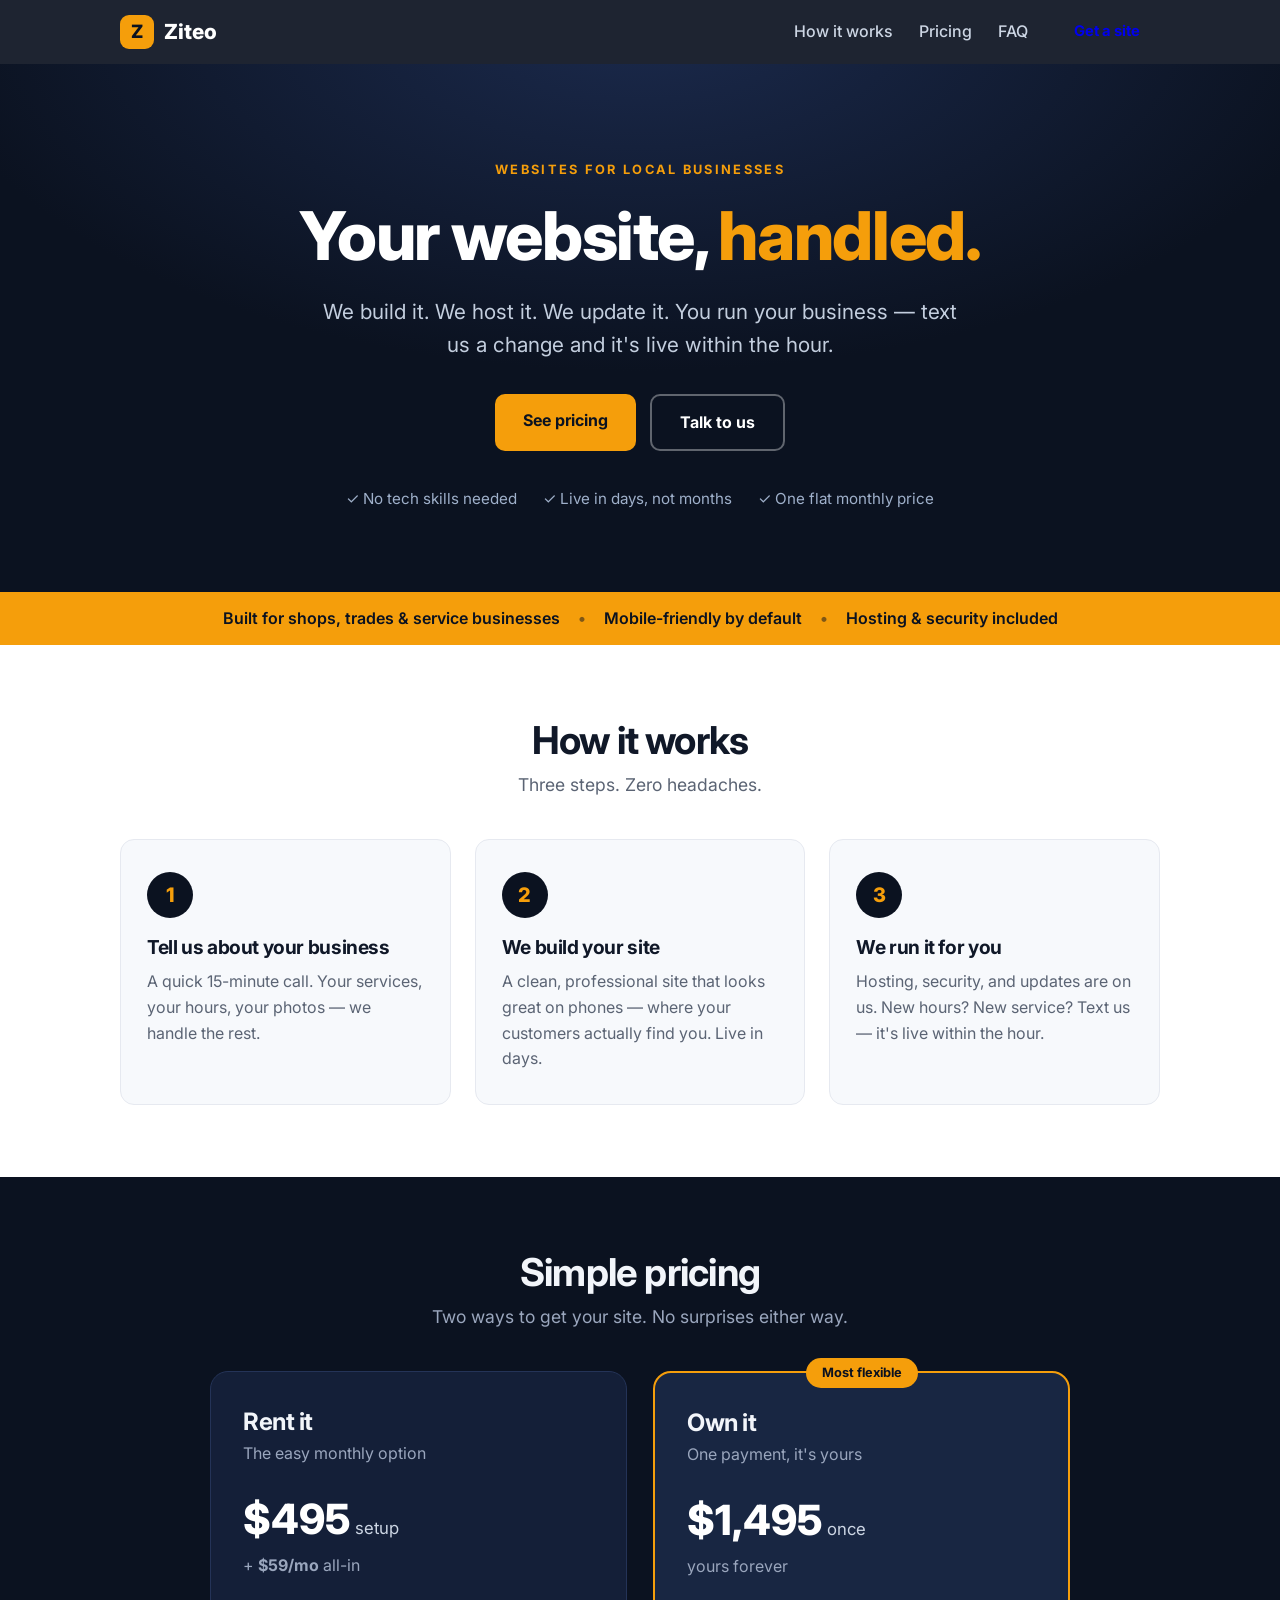
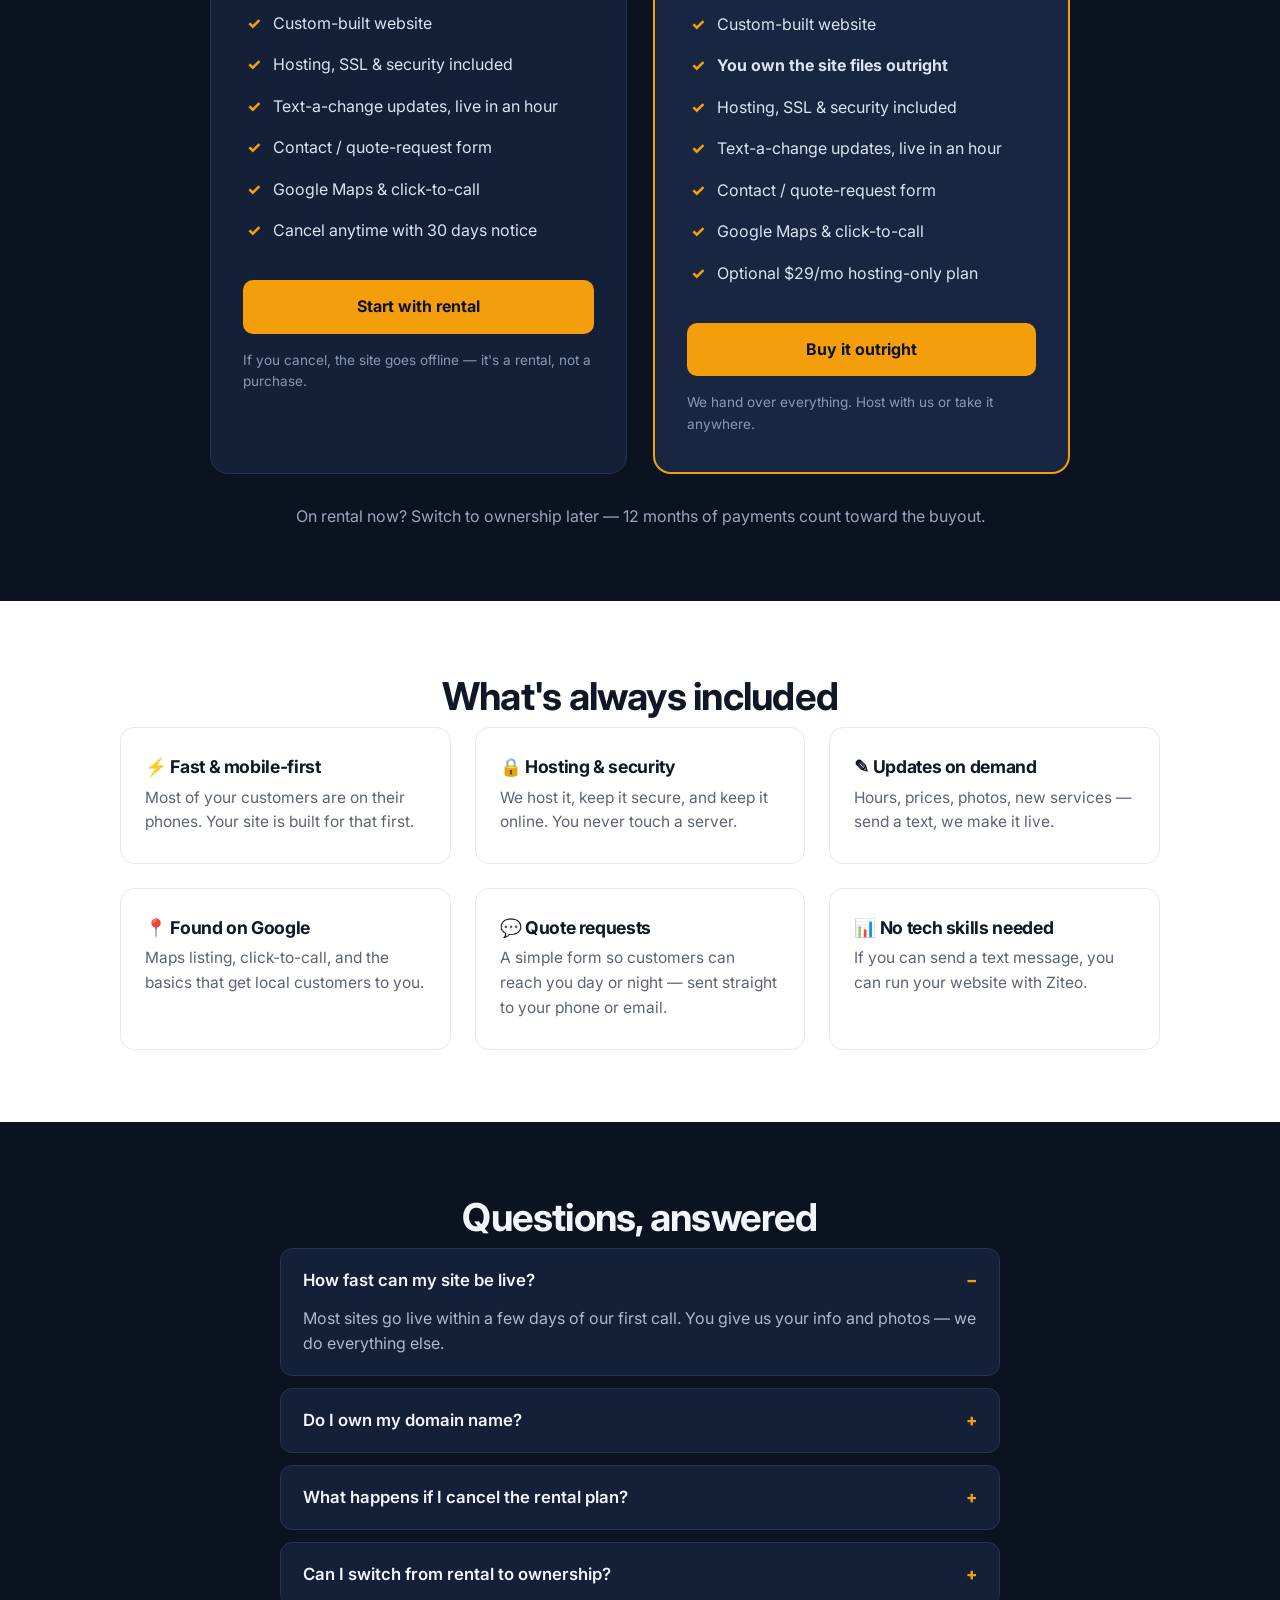
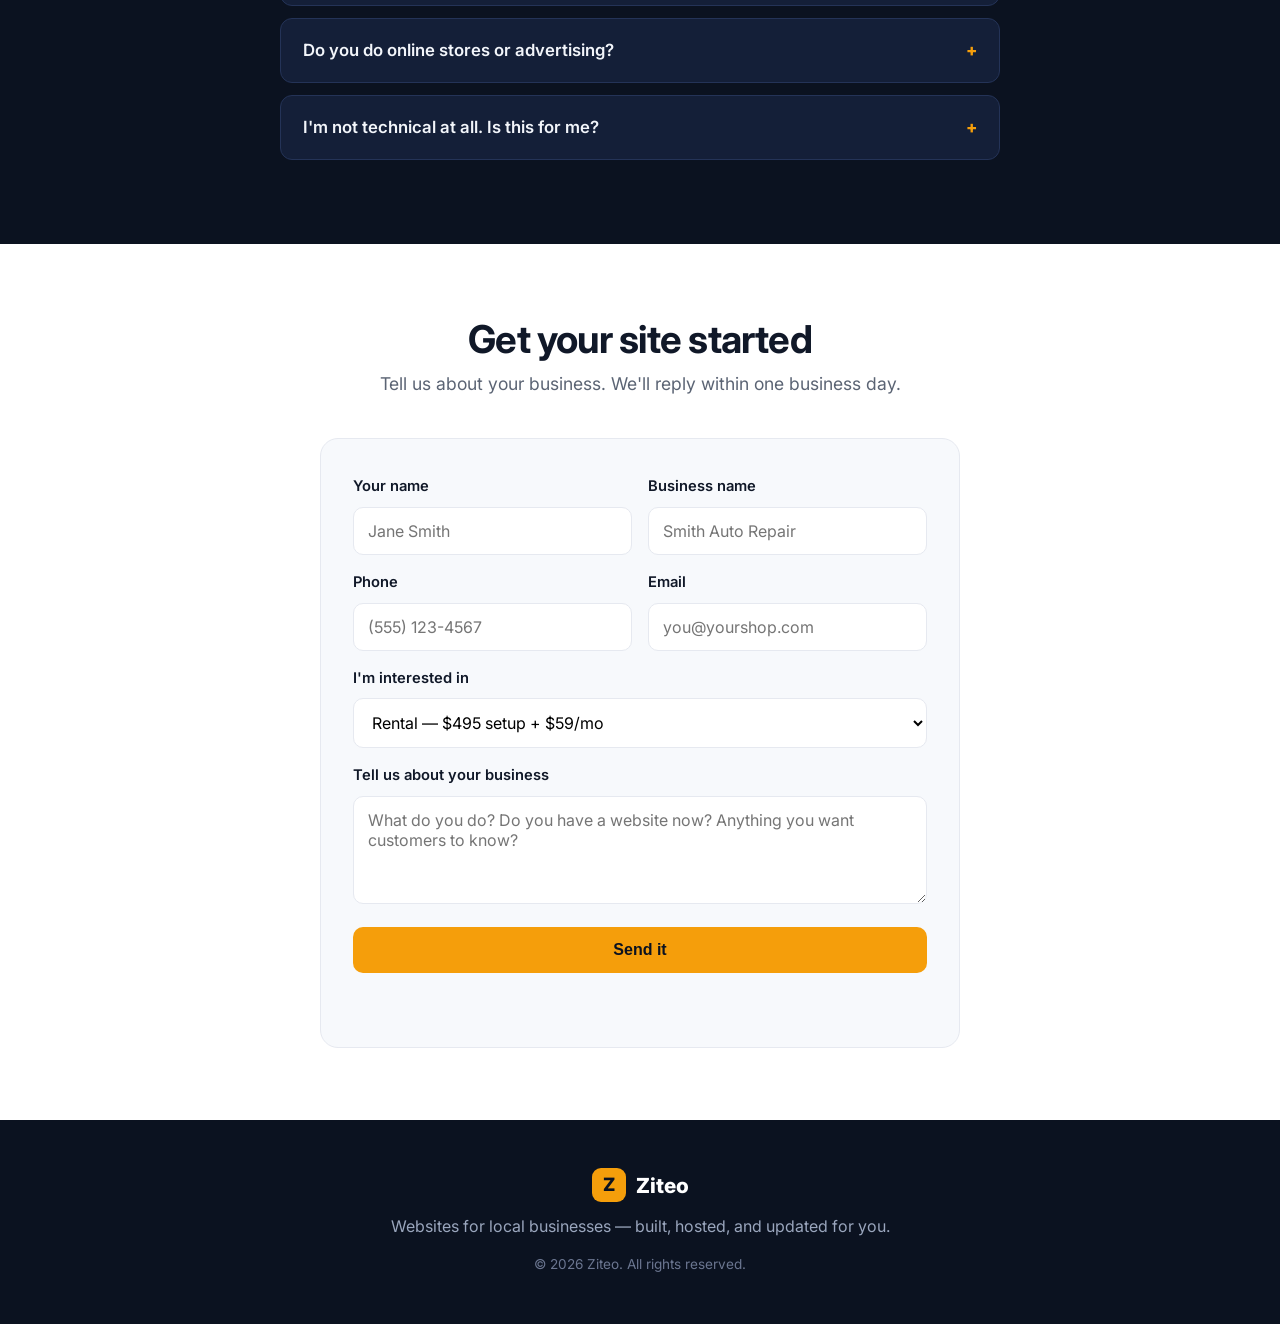
==== index.html @ df19e691 "Ziteo agency site v1: hero, how-it-works, rental/ownership pricing, FAQ, contact form" ====
<!DOCTYPE html>
<html lang="en">
<head>
  <meta charset="UTF-8">
  <meta name="viewport" content="width=device-width, initial-scale=1.0">
  <title>Ziteo — Your Business Website, Handled</title>
  <meta name="description" content="Ziteo builds, hosts, and updates websites for local businesses. You run your shop — we run your website.">
  <link rel="preconnect" href="https://fonts.googleapis.com">
  <link rel="preconnect" href="https://fonts.gstatic.com" crossorigin>
  <link href="https://fonts.googleapis.com/css2?family=Inter:wght@400;500;600;700;800&display=swap" rel="stylesheet">
  <link rel="stylesheet" href="styles.css">
  <link rel="icon" href="data:image/svg+xml,<svg xmlns='http://www.w3.org/2000/svg' viewBox='0 0 100 100'><rect width='100' height='100' rx='20' fill='%23f59e0b'/><text x='50' y='68' font-size='58' font-family='sans-serif' font-weight='bold' text-anchor='middle' fill='%230b1220'>Z</text></svg>">
</head>
<body>
  <header class="nav">
    <div class="container nav-inner">
      <a href="#" class="logo"><span class="logo-mark">Z</span> Ziteo</a>
      <nav class="nav-links" id="navLinks">
        <a href="#how">How it works</a>
        <a href="#pricing">Pricing</a>
        <a href="#faq">FAQ</a>
        <a href="#contact" class="btn btn-sm">Get a site</a>
      </nav>
      <button class="nav-toggle" id="navToggle" aria-label="Menu">&#9776;</button>
    </div>
  </header>

  <section class="hero">
    <div class="container hero-inner">
      <p class="eyebrow">Websites for local businesses</p>
      <h1>Your website, <span class="accent">handled.</span></h1>
      <p class="lede">We build it. We host it. We update it. You run your business — text us a change and it's live within the hour.</p>
      <div class="hero-cta">
        <a href="#pricing" class="btn btn-primary">See pricing</a>
        <a href="#contact" class="btn btn-ghost">Talk to us</a>
      </div>
      <ul class="hero-points">
        <li>&#10003; No tech skills needed</li>
        <li>&#10003; Live in days, not months</li>
        <li>&#10003; One flat monthly price</li>
      </ul>
    </div>
  </section>

  <section class="strip">
    <div class="container strip-inner">
      <span>Built for shops, trades &amp; service businesses</span>
      <span class="dot">&bull;</span>
      <span>Mobile-friendly by default</span>
      <span class="dot">&bull;</span>
      <span>Hosting &amp; security included</span>
    </div>
  </section>

  <section id="how" class="section">
    <div class="container">
      <h2>How it works</h2>
      <p class="section-sub">Three steps. Zero headaches.</p>
      <div class="steps">
        <div class="step">
          <div class="step-num">1</div>
          <h3>Tell us about your business</h3>
          <p>A quick 15-minute call. Your services, your hours, your photos — we handle the rest.</p>
        </div>
        <div class="step">
          <div class="step-num">2</div>
          <h3>We build your site</h3>
          <p>A clean, professional site that looks great on phones — where your customers actually find you. Live in days.</p>
        </div>
        <div class="step">
          <div class="step-num">3</div>
          <h3>We run it for you</h3>
          <p>Hosting, security, and updates are on us. New hours? New service? Text us — it's live within the hour.</p>
        </div>
      </div>
    </div>
  </section>

  <section id="pricing" class="section section-dark">
    <div class="container">
      <h2>Simple pricing</h2>
      <p class="section-sub">Two ways to get your site. No surprises either way.</p>
      <div class="plans">
        <div class="plan">
          <h3>Rent it</h3>
          <p class="plan-tag">The easy monthly option</p>
          <p class="price"><span class="price-num">$495</span> setup</p>
          <p class="price-sub">+ <strong>$59/mo</strong> all-in</p>
          <ul>
            <li>Custom-built website</li>
            <li>Hosting, SSL &amp; security included</li>
            <li>Text-a-change updates, live in an hour</li>
            <li>Contact / quote-request form</li>
            <li>Google Maps &amp; click-to-call</li>
            <li>Cancel anytime with 30 days notice</li>
          </ul>
          <a href="#contact" class="btn btn-primary btn-block">Start with rental</a>
          <p class="fine">If you cancel, the site goes offline — it's a rental, not a purchase.</p>
        </div>
        <div class="plan plan-featured">
          <div class="badge">Most flexible</div>
          <h3>Own it</h3>
          <p class="plan-tag">One payment, it's yours</p>
          <p class="price"><span class="price-num">$1,495</span> once</p>
          <p class="price-sub">yours forever</p>
          <ul>
            <li>Custom-built website</li>
            <li><strong>You own the site files outright</strong></li>
            <li>Hosting, SSL &amp; security included</li>
            <li>Text-a-change updates, live in an hour</li>
            <li>Contact / quote-request form</li>
            <li>Google Maps &amp; click-to-call</li>
            <li>Optional $29/mo hosting-only plan</li>
          </ul>
          <a href="#contact" class="btn btn-accent btn-block">Buy it outright</a>
          <p class="fine">We hand over everything. Host with us or take it anywhere.</p>
        </div>
      </div>
      <p class="switch-note">On rental now? Switch to ownership later — 12 months of payments count toward the buyout.</p>
    </div>
  </section>

  <section class="section">
    <div class="container">
      <h2>What's always included</h2>
      <div class="features">
        <div class="feature"><h3>&#9889; Fast &amp; mobile-first</h3><p>Most of your customers are on their phones. Your site is built for that first.</p></div>
        <div class="feature"><h3>&#128274; Hosting &amp; security</h3><p>We host it, keep it secure, and keep it online. You never touch a server.</p></div>
        <div class="feature"><h3>&#9998; Updates on demand</h3><p>Hours, prices, photos, new services — send a text, we make it live.</p></div>
        <div class="feature"><h3>&#128205; Found on Google</h3><p>Maps listing, click-to-call, and the basics that get local customers to you.</p></div>
        <div class="feature"><h3>&#128172; Quote requests</h3><p>A simple form so customers can reach you day or night — sent straight to your phone or email.</p></div>
        <div class="feature"><h3>&#128202; No tech skills needed</h3><p>If you can send a text message, you can run your website with Ziteo.</p></div>
      </div>
    </div>
  </section>

  <section id="faq" class="section section-dark">
    <div class="container faq-wrap">
      <h2>Questions, answered</h2>
      <div class="faq">
        <details open>
          <summary>How fast can my site be live?</summary>
          <p>Most sites go live within a few days of our first call. You give us your info and photos — we do everything else.</p>
        </details>
        <details>
          <summary>Do I own my domain name?</summary>
          <p>Yes. Your domain (like yourshop.com) is registered in your name. We just point it at your site and manage the technical side.</p>
        </details>
        <details>
          <summary>What happens if I cancel the rental plan?</summary>
          <p>Straight answer: the site goes offline 30 days after your last payment, and the files stay with us — that's what makes the rental price possible. If you think you might want out later, the ownership plan is the better fit.</p>
        </details>
        <details>
          <summary>Can I switch from rental to ownership?</summary>
          <p>Yes. After 12 months of rental payments, you can buy out the site for a flat conversion fee and own it outright.</p>
        </details>
        <details>
          <summary>Do you do online stores or advertising?</summary>
          <p>Online stores are quoted per project — tell us what you sell. Advertising management is coming soon as an add-on for site customers.</p>
        </details>
        <details>
          <summary>I'm not technical at all. Is this for me?</summary>
          <p>That's exactly who it's for. You will never log into a dashboard, install an update, or touch code. Text us what you want changed — done.</p>
        </details>
      </div>
    </div>
  </section>

  <section id="contact" class="section">
    <div class="container contact-wrap">
      <h2>Get your site started</h2>
      <p class="section-sub">Tell us about your business. We'll reply within one business day.</p>
      <form id="contactForm" class="contact-form" novalidate>
        <div class="form-row">
          <label>Your name<input type="text" name="name" required placeholder="Jane Smith"></label>
          <label>Business name<input type="text" name="business" required placeholder="Smith Auto Repair"></label>
        </div>
        <div class="form-row">
          <label>Phone<input type="tel" name="phone" required placeholder="(555) 123-4567"></label>
          <label>Email<input type="email" name="email" required placeholder="you@yourshop.com"></label>
        </div>
        <label>I'm interested in
          <select name="plan">
            <option value="rental">Rental — $495 setup + $59/mo</option>
            <option value="ownership">Ownership — $1,495 one-time</option>
            <option value="unsure">Not sure yet — advise me</option>
          </select>
        </label>
        <label>Tell us about your business<textarea name="message" rows="4" placeholder="What do you do? Do you have a website now? Anything you want customers to know?"></textarea></label>
        <button type="submit" class="btn btn-primary btn-block">Send it</button>
        <p id="formStatus" class="form-status" role="status"></p>
      </form>
    </div>
  </section>

  <footer class="footer">
    <div class="container footer-inner">
      <a href="#" class="logo"><span class="logo-mark">Z</span> Ziteo</a>
      <p>Websites for local businesses — built, hosted, and updated for you.</p>
      <p class="copy">&copy; 2026 Ziteo. All rights reserved.</p>
    </div>
  </footer>

  <script src="script.js"></script>
</body>
</html>
---- styles.css ----
:root {
  --bg: #0b1220;
  --bg2: #0f1830;
  --surface: #ffffff;
  --ink: #101828;
  --muted: #5b6474;
  --line: #e6e9f0;
  --accent: #f59e0b;
  --accent-dark: #d97706;
  --accent-ink: #0b1220;
  --radius: 14px;
  --maxw: 1080px;
}
* { box-sizing: border-box; margin: 0; padding: 0; }
html { scroll-behavior: smooth; }
body {
  font-family: 'Inter', -apple-system, BlinkMacSystemFont, 'Segoe UI', sans-serif;
  color: var(--ink);
  background: var(--surface);
  line-height: 1.6;
  -webkit-font-smoothing: antialiased;
}
.container { max-width: var(--maxw); margin: 0 auto; padding: 0 20px; }
h1, h2, h3 { line-height: 1.2; letter-spacing: -0.02em; }
h2 { font-size: clamp(1.7rem, 4vw, 2.4rem); margin-bottom: 8px; text-align: center; }
.section { padding: 72px 0; }
.section-sub { text-align: center; color: var(--muted); margin-bottom: 40px; font-size: 1.1rem; }
.section-dark { background: var(--bg); color: #f2f5fa; }
.section-dark .section-sub { color: #9aa6bd; }

/* Buttons */
.btn {
  display: inline-block; padding: 14px 28px; border-radius: 10px;
  font-weight: 700; text-decoration: none; border: none; cursor: pointer;
  font-size: 1rem; transition: transform .12s ease, box-shadow .12s ease, background .12s ease;
}
.btn:active { transform: scale(.98); }
.btn-primary { background: var(--accent); color: var(--accent-ink); }
.btn-primary:hover { background: var(--accent-dark); box-shadow: 0 6px 20px rgba(245,158,11,.35); }
.btn-accent { background: var(--accent); color: var(--accent-ink); }
.btn-accent:hover { background: #fff; }
.btn-ghost { border: 2px solid rgba(255,255,255,.35); color: #fff; }
.btn-ghost:hover { border-color: #fff; }
.btn-sm { padding: 10px 20px; font-size: .92rem; }
.btn-block { display: block; width: 100%; text-align: center; }

/* Nav */
.nav { position: sticky; top: 0; z-index: 50; background: rgba(11,18,32,.92); backdrop-filter: blur(8px); }
.nav-inner { display: flex; align-items: center; justify-content: space-between; height: 64px; }
.logo { display: flex; align-items: center; gap: 10px; font-weight: 800; font-size: 1.3rem; color: #fff; text-decoration: none; }
.logo-mark {
  width: 34px; height: 34px; border-radius: 9px; background: var(--accent);
  color: var(--accent-ink); display: grid; place-items: center; font-weight: 800; font-size: 1.15rem;
}
.nav-links { display: flex; align-items: center; gap: 26px; }
.nav-links a:not(.btn) { color: #cdd6e4; text-decoration: none; font-weight: 500; }
.nav-links a:not(.btn):hover { color: #fff; }
.nav-toggle { display: none; background: none; border: none; color: #fff; font-size: 1.5rem; cursor: pointer; }

/* Hero */
.hero { background: radial-gradient(1200px 600px at 50% -10%, #1b2a4d 0%, var(--bg) 60%); color: #fff; padding: 96px 0 80px; text-align: center; }
.eyebrow { text-transform: uppercase; letter-spacing: .18em; font-size: .8rem; color: var(--accent); font-weight: 700; margin-bottom: 16px; }
.hero h1 { font-size: clamp(2.4rem, 7vw, 4.2rem); font-weight: 800; margin-bottom: 18px; }
.accent { color: var(--accent); }
.lede { font-size: clamp(1.05rem, 2.5vw, 1.3rem); color: #c3cede; max-width: 640px; margin: 0 auto 32px; }
.hero-cta { display: flex; gap: 14px; justify-content: center; flex-wrap: wrap; margin-bottom: 36px; }
.hero-points { list-style: none; display: flex; gap: 26px; justify-content: center; flex-wrap: wrap; color: #9fb0ca; font-size: .95rem; }

/* Strip */
.strip { background: var(--accent); color: var(--accent-ink); font-weight: 600; }
.strip-inner { display: flex; align-items: center; justify-content: center; gap: 18px; flex-wrap: wrap; padding: 14px 20px; text-align: center; }
.dot { opacity: .5; }

/* Steps */
.steps { display: grid; grid-template-columns: repeat(3, 1fr); gap: 24px; }
.step { background: #f7f9fc; border: 1px solid var(--line); border-radius: var(--radius); padding: 32px 26px; }
.step-num {
  width: 46px; height: 46px; border-radius: 50%; background: var(--bg); color: var(--accent);
  display: grid; place-items: center; font-weight: 800; font-size: 1.25rem; margin-bottom: 18px;
}
.step h3 { margin-bottom: 10px; font-size: 1.2rem; }
.step p { color: var(--muted); }

/* Pricing */
.plans { display: grid; grid-template-columns: repeat(2, 1fr); gap: 26px; max-width: 860px; margin: 0 auto; }
.plan { background: #141f38; border: 1px solid #243357; border-radius: 18px; padding: 36px 32px; position: relative; }
.plan-featured { border: 2px solid var(--accent); background: #182642; }
.badge {
  position: absolute; top: -15px; left: 50%; transform: translateX(-50%);
  background: var(--accent); color: var(--accent-ink); font-weight: 700; font-size: .8rem;
  padding: 5px 16px; border-radius: 999px; white-space: nowrap;
}
.plan h3 { font-size: 1.5rem; margin-bottom: 4px; }
.plan-tag { color: #9aa6bd; margin-bottom: 20px; }
.price { font-size: 1.05rem; color: #cdd6e4; }
.price-num { font-size: 2.6rem; font-weight: 800; color: #fff; }
.price-sub { color: #9aa6bd; margin-bottom: 24px; }
.plan ul { list-style: none; margin-bottom: 28px; }
.plan li { padding: 8px 0 8px 30px; position: relative; color: #dbe3f0; }
.plan li::before { content: '\2713'; position: absolute; left: 4px; color: var(--accent); font-weight: 800; }
.fine { margin-top: 16px; font-size: .85rem; color: #8b98b3; }
.switch-note { text-align: center; margin-top: 30px; color: #9aa6bd; }

/* Features */
.features { display: grid; grid-template-columns: repeat(3, 1fr); gap: 24px; }
.feature { border: 1px solid var(--line); border-radius: var(--radius); padding: 28px 24px; }
.feature h3 { font-size: 1.1rem; margin-bottom: 8px; }
.feature p { color: var(--muted); font-size: .97rem; }

/* FAQ */
.faq-wrap { max-width: 760px; }
.faq details { background: #141f38; border: 1px solid #243357; border-radius: 12px; margin-bottom: 12px; padding: 18px 22px; }
.faq summary { cursor: pointer; font-weight: 600; font-size: 1.05rem; list-style: none; }
.faq summary::-webkit-details-marker { display: none; }
.faq summary::after { content: '+'; float: right; color: var(--accent); font-weight: 800; }
.faq details[open] summary::after { content: '\2212'; }
.faq p { margin-top: 12px; color: #aeb9cf; }

/* Contact */
.contact-wrap { max-width: 680px; }
.contact-form { background: #f7f9fc; border: 1px solid var(--line); border-radius: 18px; padding: 36px 32px; }
.form-row { display: grid; grid-template-columns: 1fr 1fr; gap: 16px; }
.contact-form label { display: block; font-weight: 600; font-size: .92rem; margin-bottom: 16px; }
.contact-form input, .contact-form select, .contact-form textarea {
  width: 100%; margin-top: 8px; padding: 13px 14px; border: 1.5px solid var(--line);
  border-radius: 10px; font-size: 1rem; font-family: inherit; background: #fff;
}
.contact-form input:focus, .contact-form select:focus, .contact-form textarea:focus {
  outline: none; border-color: var(--accent); box-shadow: 0 0 0 3px rgba(245,158,11,.18);
}
.form-status { margin-top: 14px; font-weight: 600; min-height: 1.5em; }
.form-status.ok { color: #15803d; }
.form-status.err { color: #b91c1c; }

/* Footer */
.footer { background: var(--bg); color: #9aa6bd; padding: 48px 0; text-align: center; }
.footer .logo { justify-content: center; margin-bottom: 12px; }
.copy { margin-top: 14px; font-size: .85rem; color: #6b7690; }

/* Responsive */
@media (max-width: 820px) {
  .steps, .features { grid-template-columns: 1fr; }
  .plans { grid-template-columns: 1fr; }
  .nav-links {
    display: none; position: absolute; top: 64px; left: 0; right: 0;
    background: var(--bg); flex-direction: column; padding: 20px; gap: 16px;
    border-bottom: 1px solid #243357;
  }
  .nav-links.open { display: flex; }
  .nav-toggle { display: block; }
  .nav { position: sticky; }
  .nav-inner { position: relative; }
  .form-row { grid-template-columns: 1fr; }
  .section { padding: 56px 0; }
}
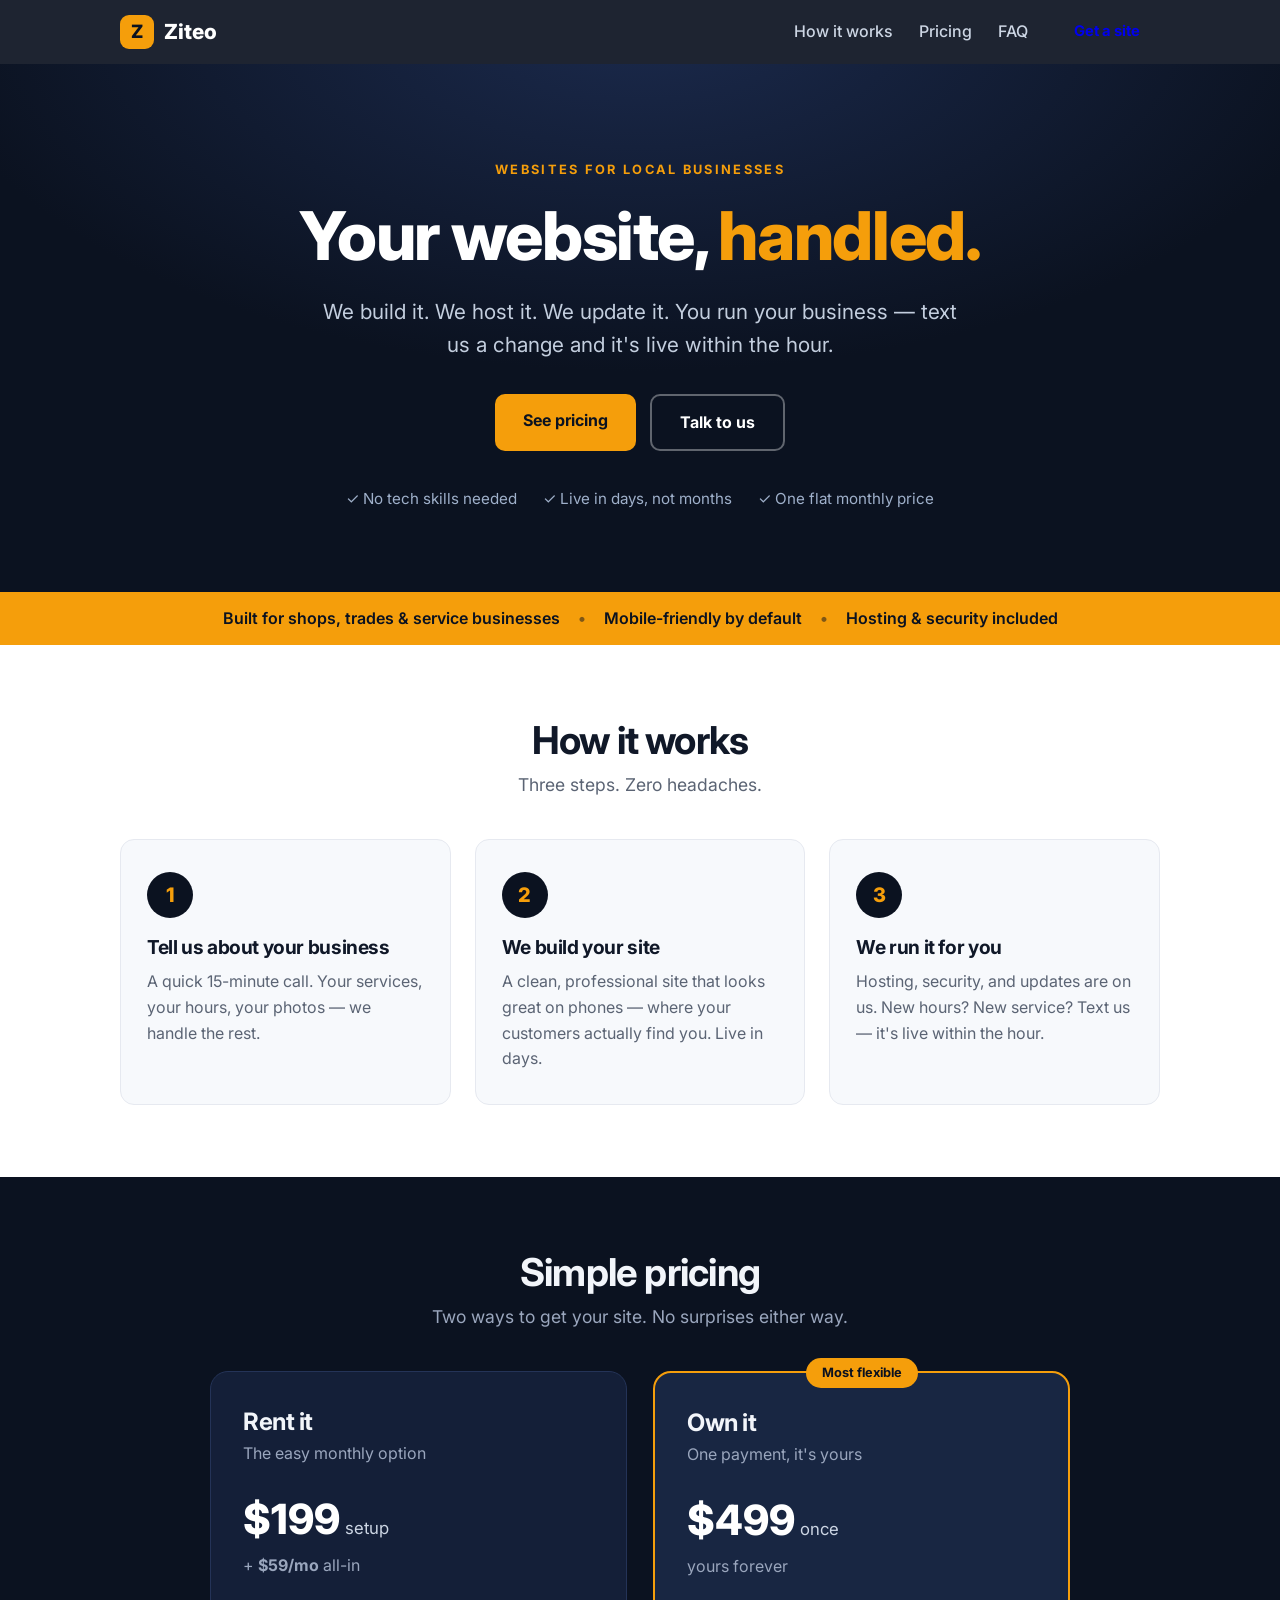
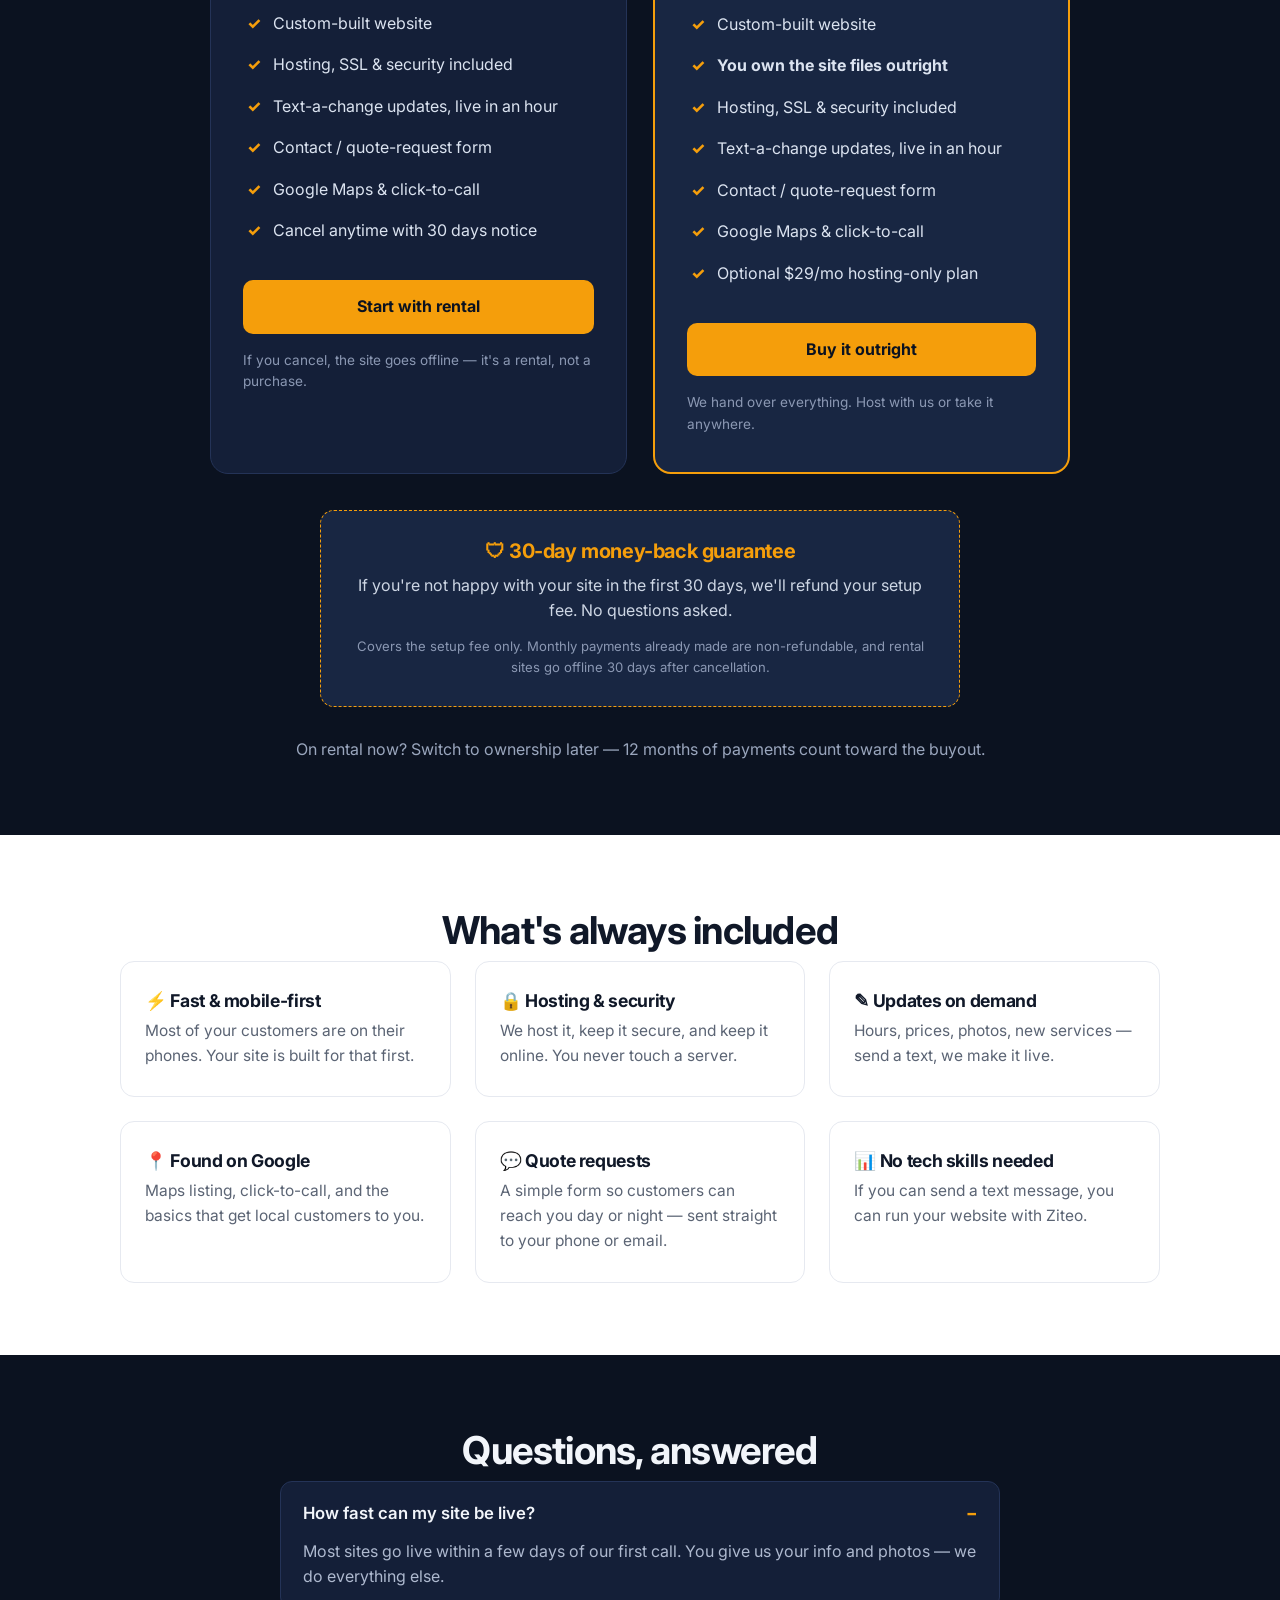
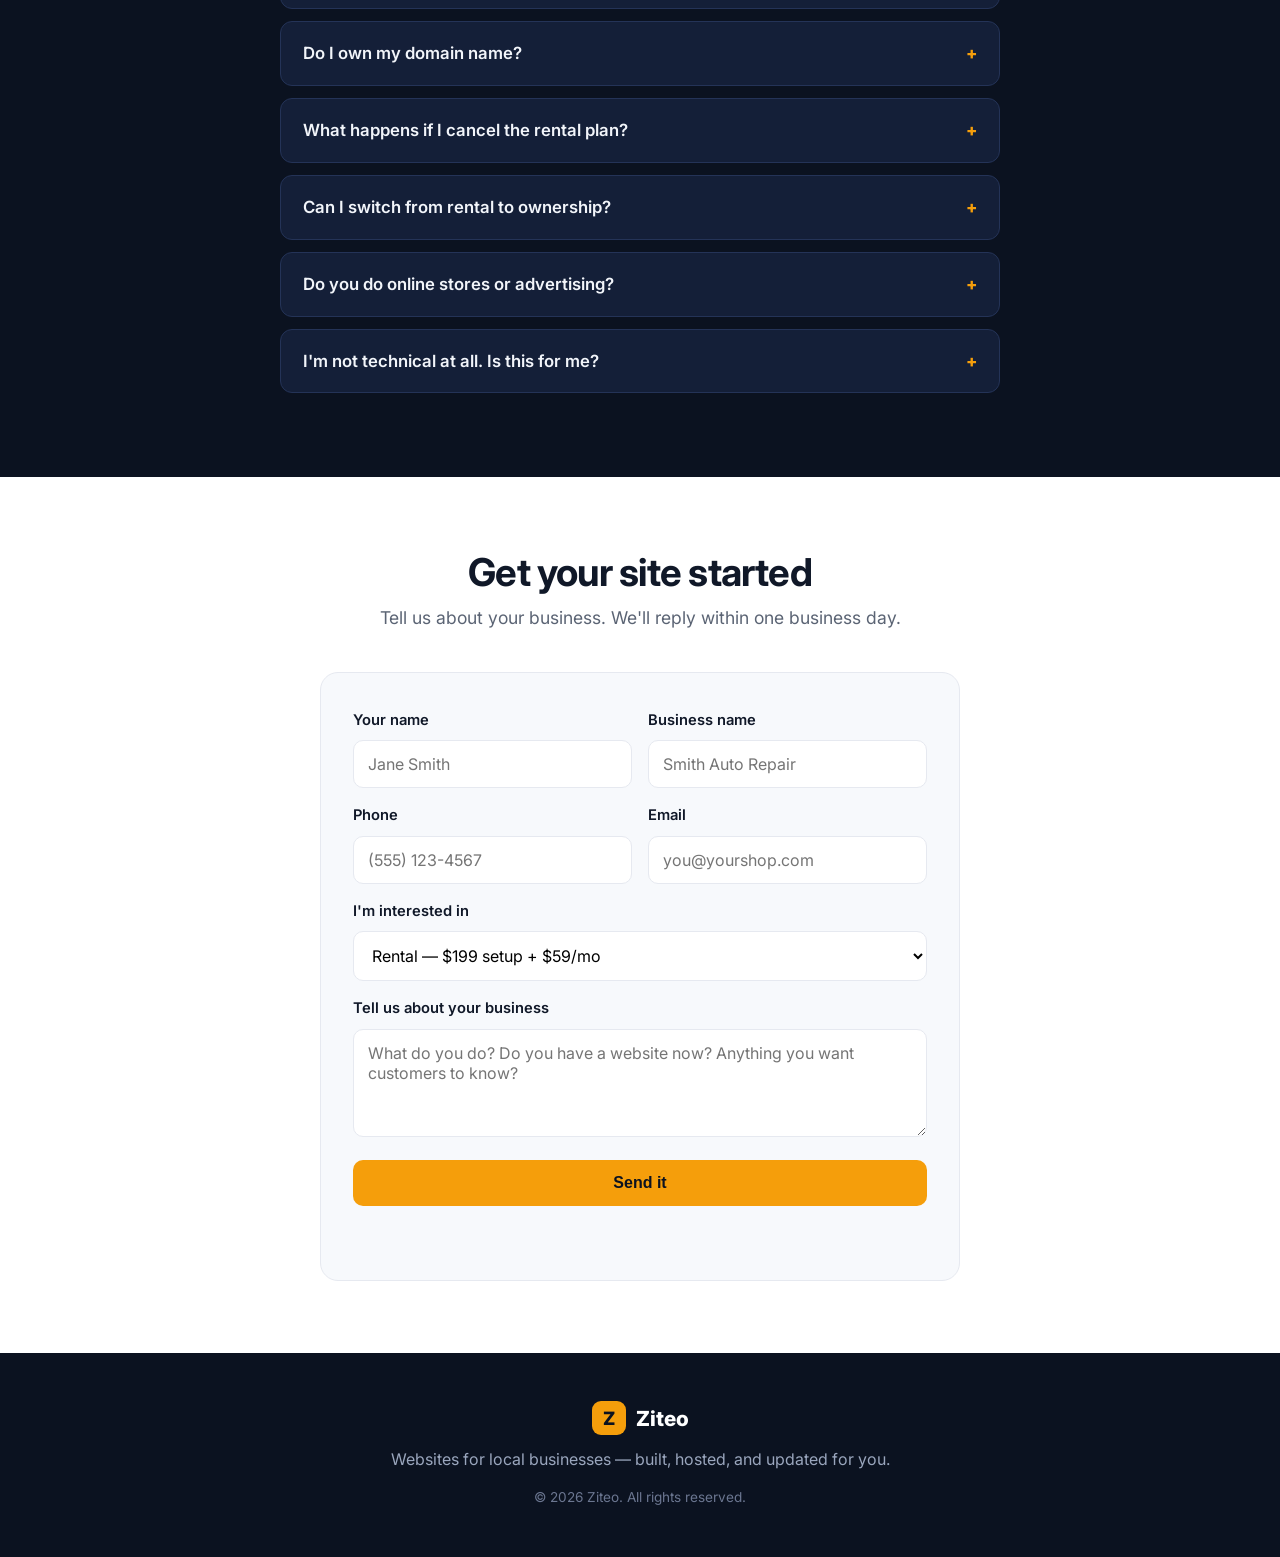
==== commit fce73a6e: "Launch pricing: $199 rental setup / $499 ownership + 30-day money-back guarantee" ====
--- a/index.html
+++ b/index.html
@@ -84,7 +84,7 @@
         <div class="plan">
           <h3>Rent it</h3>
           <p class="plan-tag">The easy monthly option</p>
-          <p class="price"><span class="price-num">$495</span> setup</p>
+          <p class="price"><span class="price-num">$199</span> setup</p>
           <p class="price-sub">+ <strong>$59/mo</strong> all-in</p>
           <ul>
             <li>Custom-built website</li>
@@ -101,7 +101,7 @@
           <div class="badge">Most flexible</div>
           <h3>Own it</h3>
           <p class="plan-tag">One payment, it's yours</p>
-          <p class="price"><span class="price-num">$1,495</span> once</p>
+          <p class="price"><span class="price-num">$499</span> once</p>
           <p class="price-sub">yours forever</p>
           <ul>
             <li>Custom-built website</li>
@@ -116,6 +116,11 @@
           <p class="fine">We hand over everything. Host with us or take it anywhere.</p>
         </div>
       </div>
+      <div class="guarantee">
+        <h3>&#128737; 30-day money-back guarantee</h3>
+        <p>If you're not happy with your site in the first 30 days, we'll refund your setup fee. No questions asked.</p>
+        <p class="fine">Covers the setup fee only. Monthly payments already made are non-refundable, and rental sites go offline 30 days after cancellation.</p>
+      </div>
       <p class="switch-note">On rental now? Switch to ownership later — 12 months of payments count toward the buyout.</p>
     </div>
   </section>
@@ -181,8 +186,8 @@
         </div>
         <label>I'm interested in
           <select name="plan">
-            <option value="rental">Rental — $495 setup + $59/mo</option>
-            <option value="ownership">Ownership — $1,495 one-time</option>
+            <option value="rental">Rental — $199 setup + $59/mo</option>
+            <option value="ownership">Ownership — $499 one-time</option>
             <option value="unsure">Not sure yet — advise me</option>
           </select>
         </label>
--- a/styles.css
+++ b/styles.css
@@ -101,6 +101,16 @@
 .fine { margin-top: 16px; font-size: .85rem; color: #8b98b3; }
 .switch-note { text-align: center; margin-top: 30px; color: #9aa6bd; }
 
+/* Guarantee */
+.guarantee {
+  max-width: 640px; margin: 36px auto 0; text-align: center;
+  background: #182642; border: 1.5px dashed var(--accent);
+  border-radius: var(--radius); padding: 28px 30px;
+}
+.guarantee h3 { color: var(--accent); margin-bottom: 10px; font-size: 1.25rem; }
+.guarantee p { color: #cdd6e4; }
+.guarantee .fine { margin-top: 12px; font-size: .82rem; color: #8b98b3; }
+
 /* Features */
 .features { display: grid; grid-template-columns: repeat(3, 1fr); gap: 24px; }
 .feature { border: 1px solid var(--line); border-radius: var(--radius); padding: 28px 24px; }
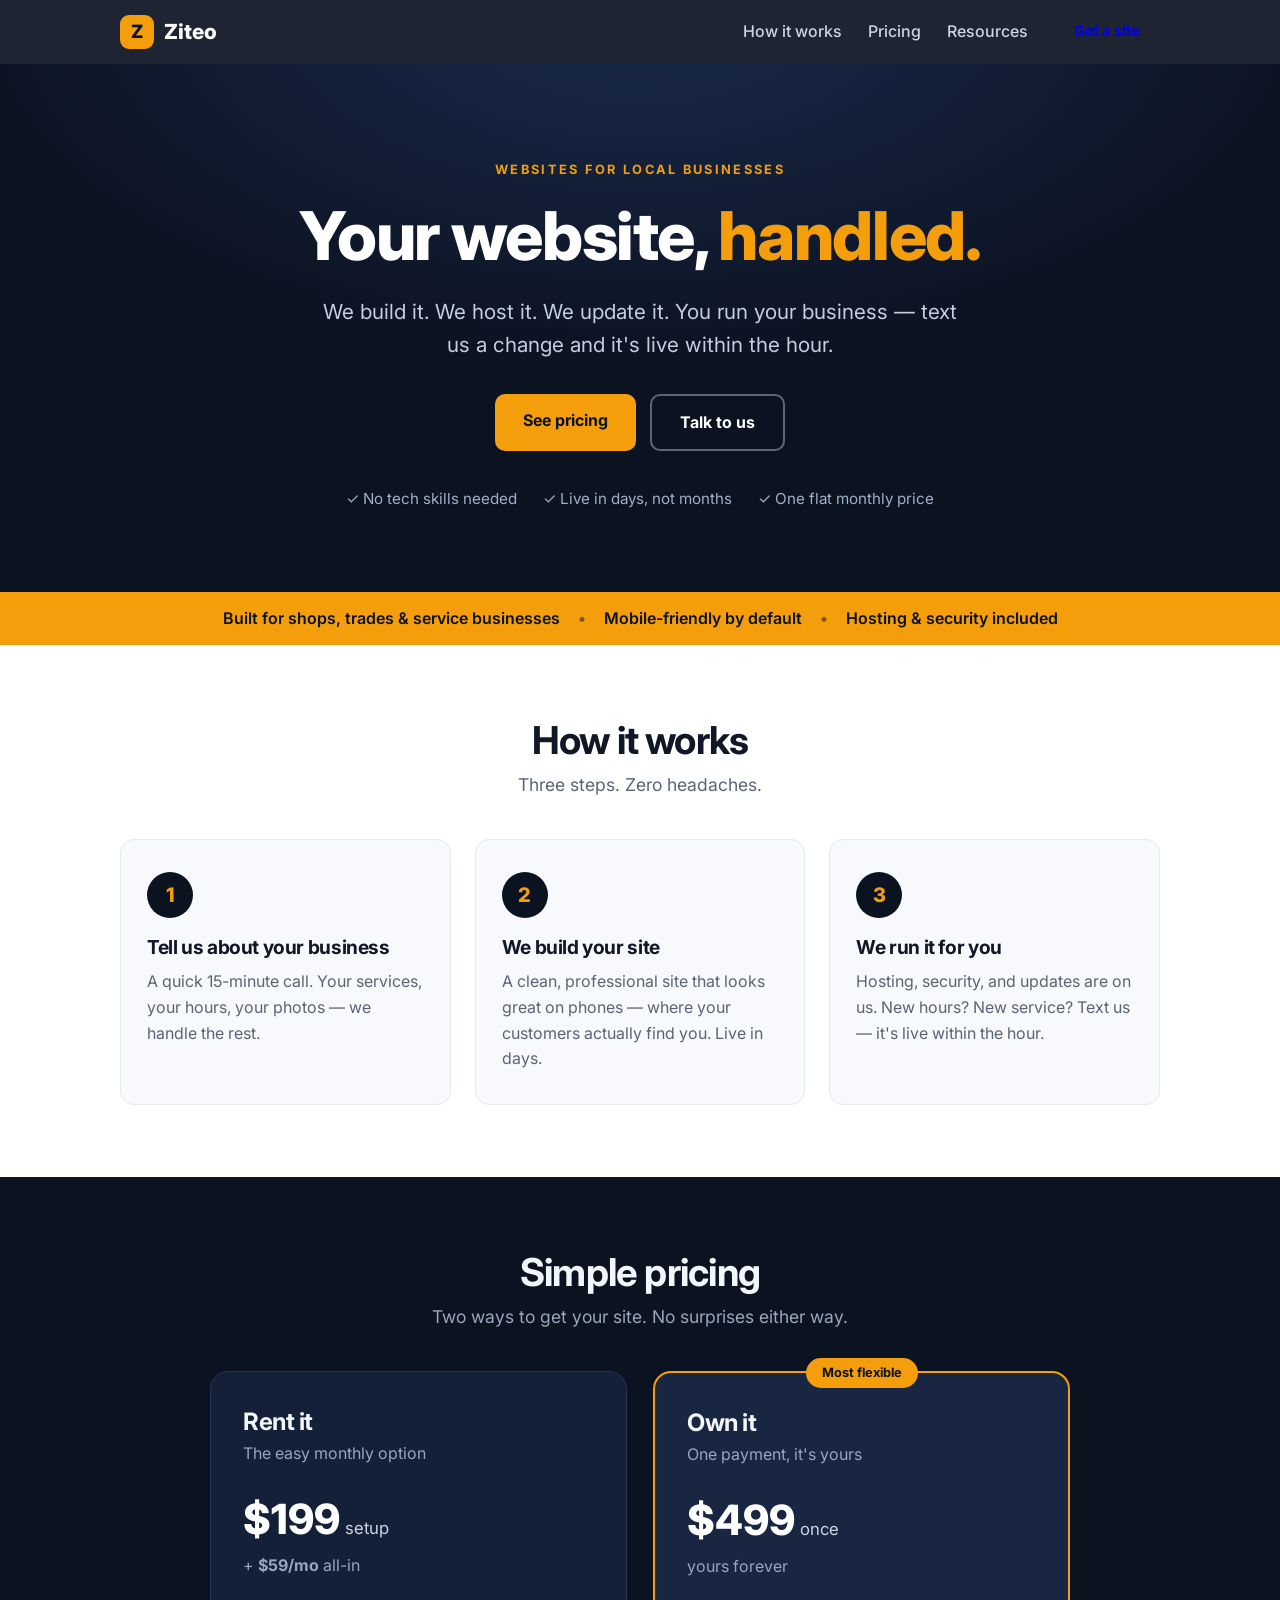
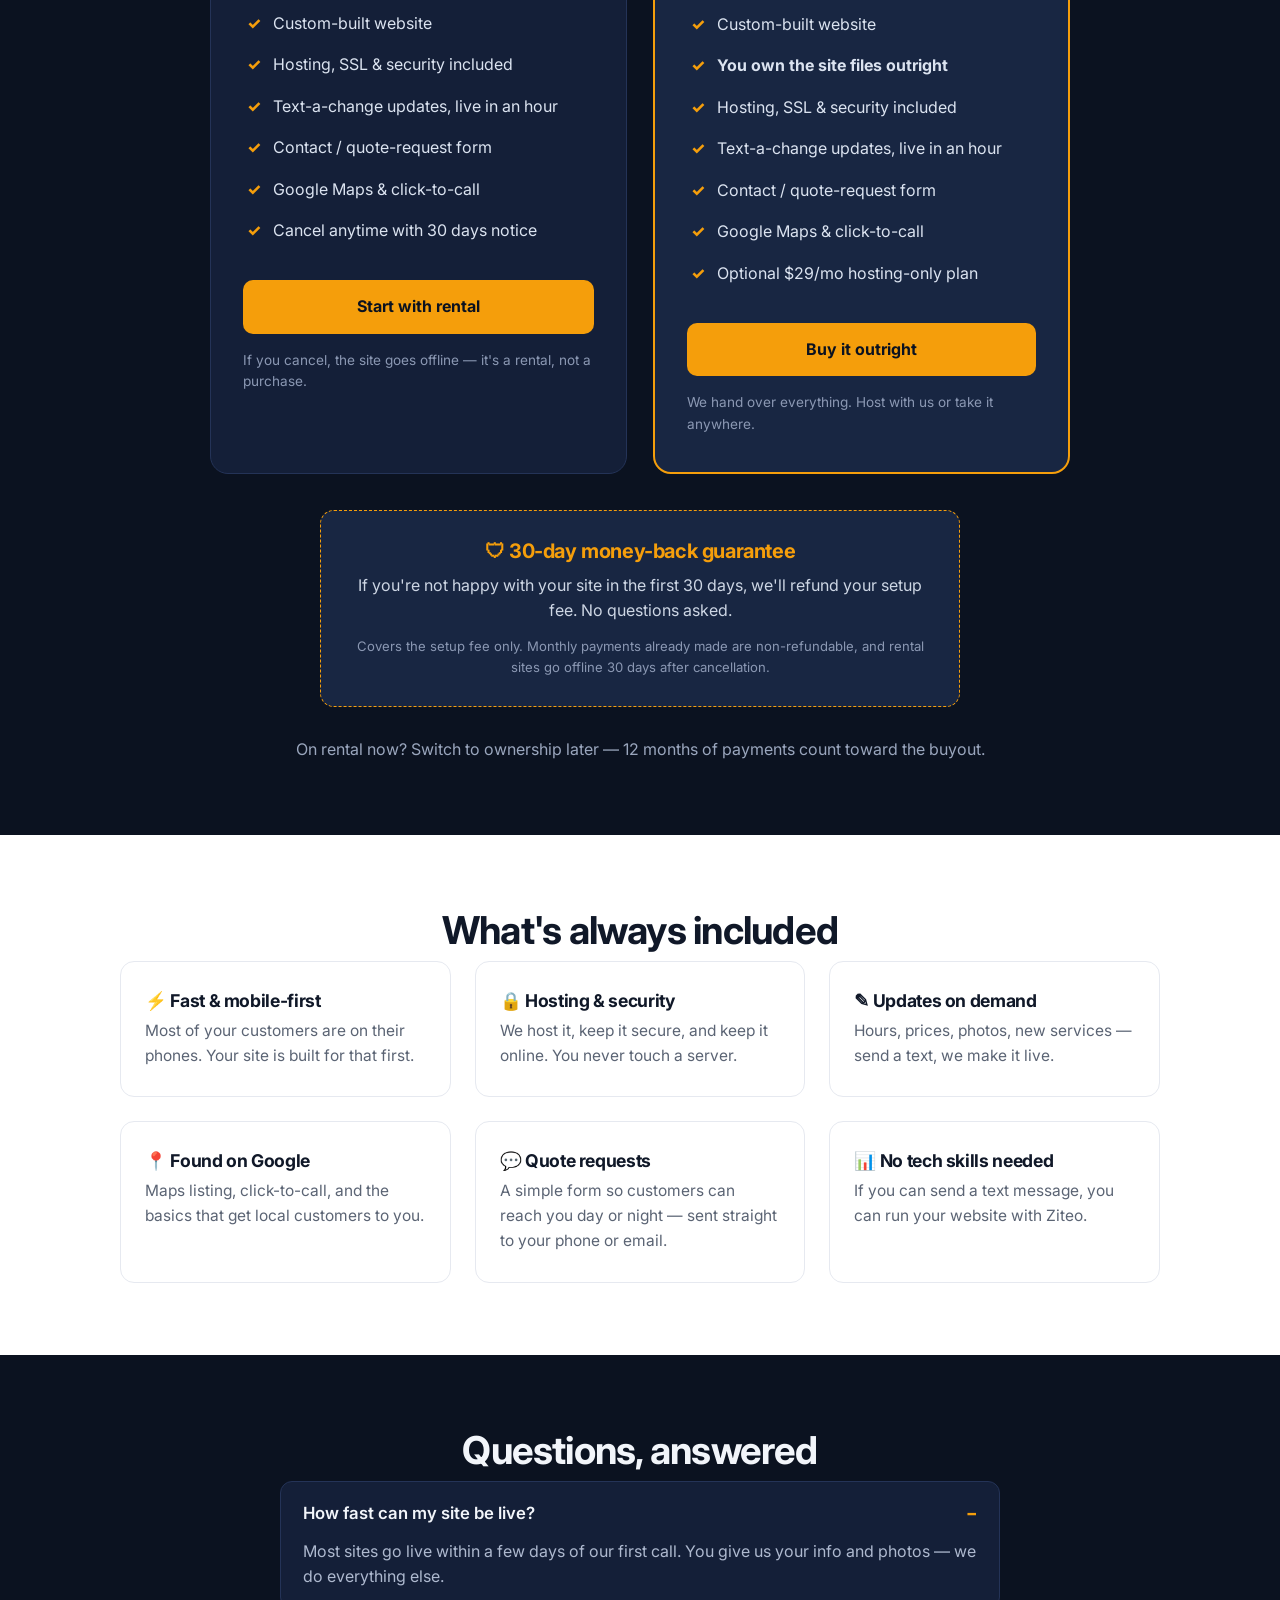
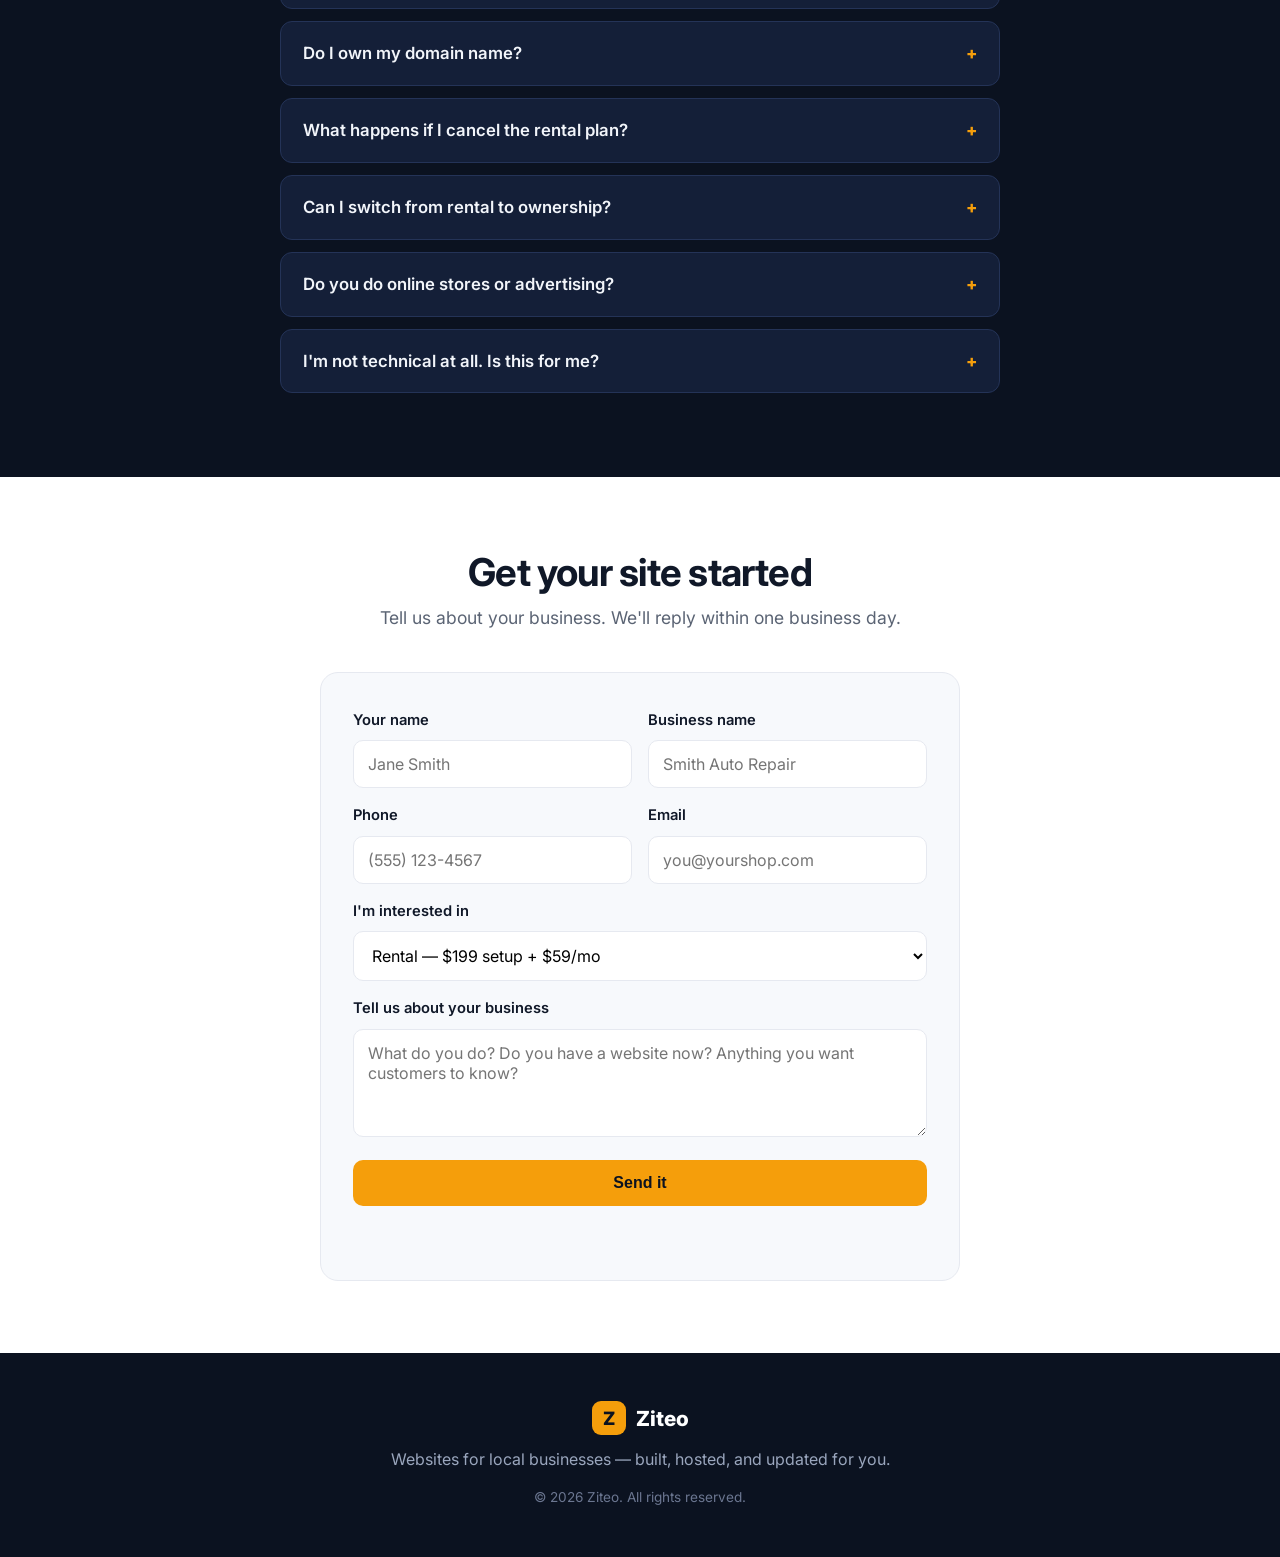
==== commit 182b573f: "SEO push: 3 blog posts, resources index, sitemap.xml, LocalBusiness schema, nav link" ====
--- a/index.html
+++ b/index.html
@@ -10,6 +10,9 @@
   <link href="https://fonts.googleapis.com/css2?family=Inter:wght@400;500;600;700;800&display=swap" rel="stylesheet">
   <link rel="stylesheet" href="styles.css">
   <link rel="icon" href="data:image/svg+xml,<svg xmlns='http://www.w3.org/2000/svg' viewBox='0 0 100 100'><rect width='100' height='100' rx='20' fill='%23f59e0b'/><text x='50' y='68' font-size='58' font-family='sans-serif' font-weight='bold' text-anchor='middle' fill='%230b1220'>Z</text></svg>">
+  <script type="application/ld+json">
+  {"@context":"https://schema.org","@type":"ProfessionalService","name":"Ziteo","url":"https://tryziteo.com","description":"Ziteo builds, hosts, and updates websites for local businesses. Rental plans and one-time ownership.","priceRange":"$199 - $499","slogan":"Your website, handled."}
+  </script>
 </head>
 <body>
   <header class="nav">
@@ -18,7 +21,7 @@
       <nav class="nav-links" id="navLinks">
         <a href="#how">How it works</a>
         <a href="#pricing">Pricing</a>
-        <a href="#faq">FAQ</a>
+        <a href="blog/">Resources</a>
         <a href="#contact" class="btn btn-sm">Get a site</a>
       </nav>
       <button class="nav-toggle" id="navToggle" aria-label="Menu">&#9776;</button>
--- a/styles.css
+++ b/styles.css
@@ -147,6 +147,24 @@
 .footer .logo { justify-content: center; margin-bottom: 12px; }
 .copy { margin-top: 14px; font-size: .85rem; color: #6b7690; }
 
+/* Blog */
+.post { max-width: 780px; padding-top: 64px; padding-bottom: 64px; }
+.post h1 { font-size: clamp(1.9rem, 4.5vw, 2.7rem); margin-bottom: 10px; }
+.post .eyebrow { margin-bottom: 10px; }
+.post-meta { color: var(--muted); margin-bottom: 32px; }
+.post p { margin-bottom: 18px; color: #2a3444; }
+.post h2 { text-align: left; font-size: 1.35rem; margin: 38px 0 14px; }
+.post ul { margin: 0 0 20px 22px; color: #2a3444; }
+.post li { margin-bottom: 8px; }
+.cta-box { background: var(--bg); border-radius: var(--radius); padding: 36px 32px; margin-top: 44px; text-align: center; }
+.cta-box h3 { color: #fff; font-size: 1.4rem; margin-bottom: 10px; }
+.cta-box p { color: #c3cede; margin-bottom: 22px; }
+.post-card { text-decoration: none; color: inherit; display: block; transition: transform .12s ease, box-shadow .12s ease; }
+.post-card:hover { transform: translateY(-3px); box-shadow: 0 10px 28px rgba(11,18,32,.12); }
+.post-card .eyebrow { font-size: .72rem; margin-bottom: 8px; }
+.post-card h3 { font-size: 1.2rem; margin-bottom: 10px; }
+.read-more { display: inline-block; margin-top: 12px; color: var(--accent-dark); font-weight: 700; }
+
 /* Responsive */
 @media (max-width: 820px) {
   .steps, .features { grid-template-columns: 1fr; }
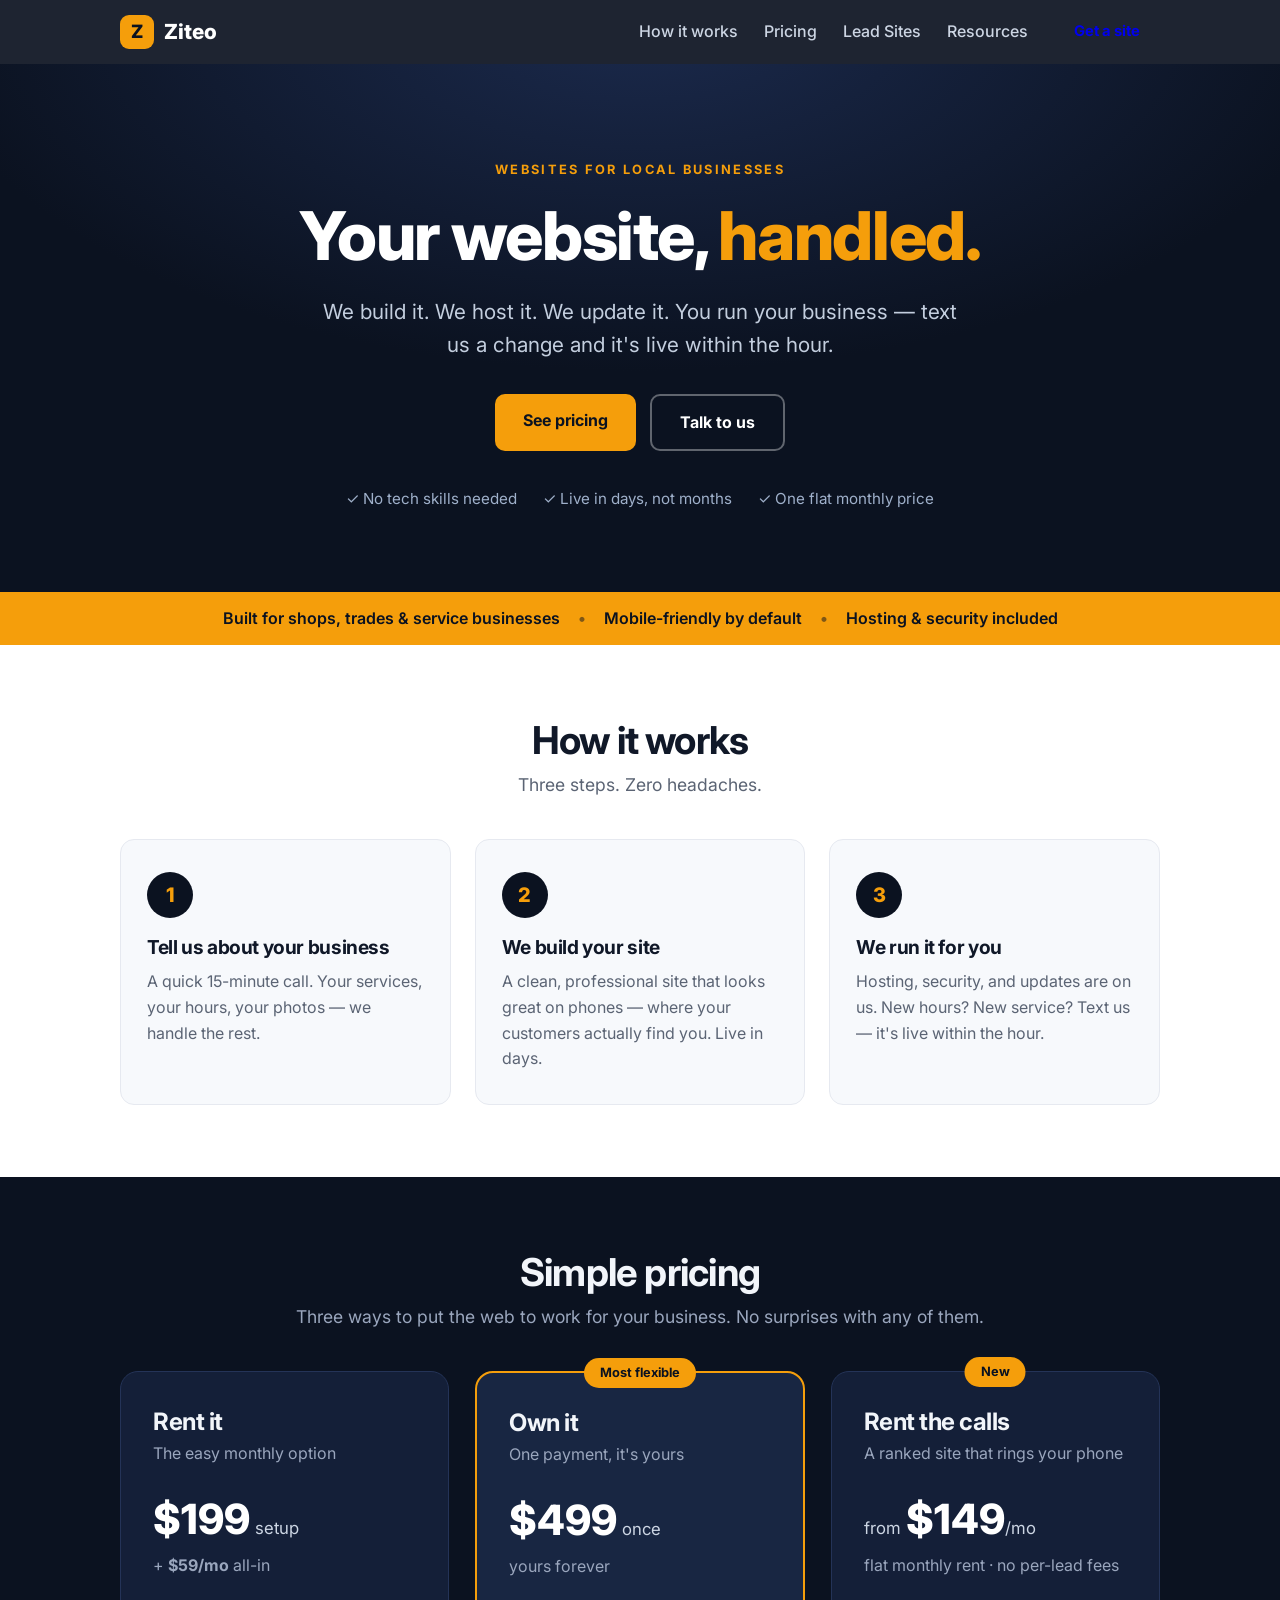
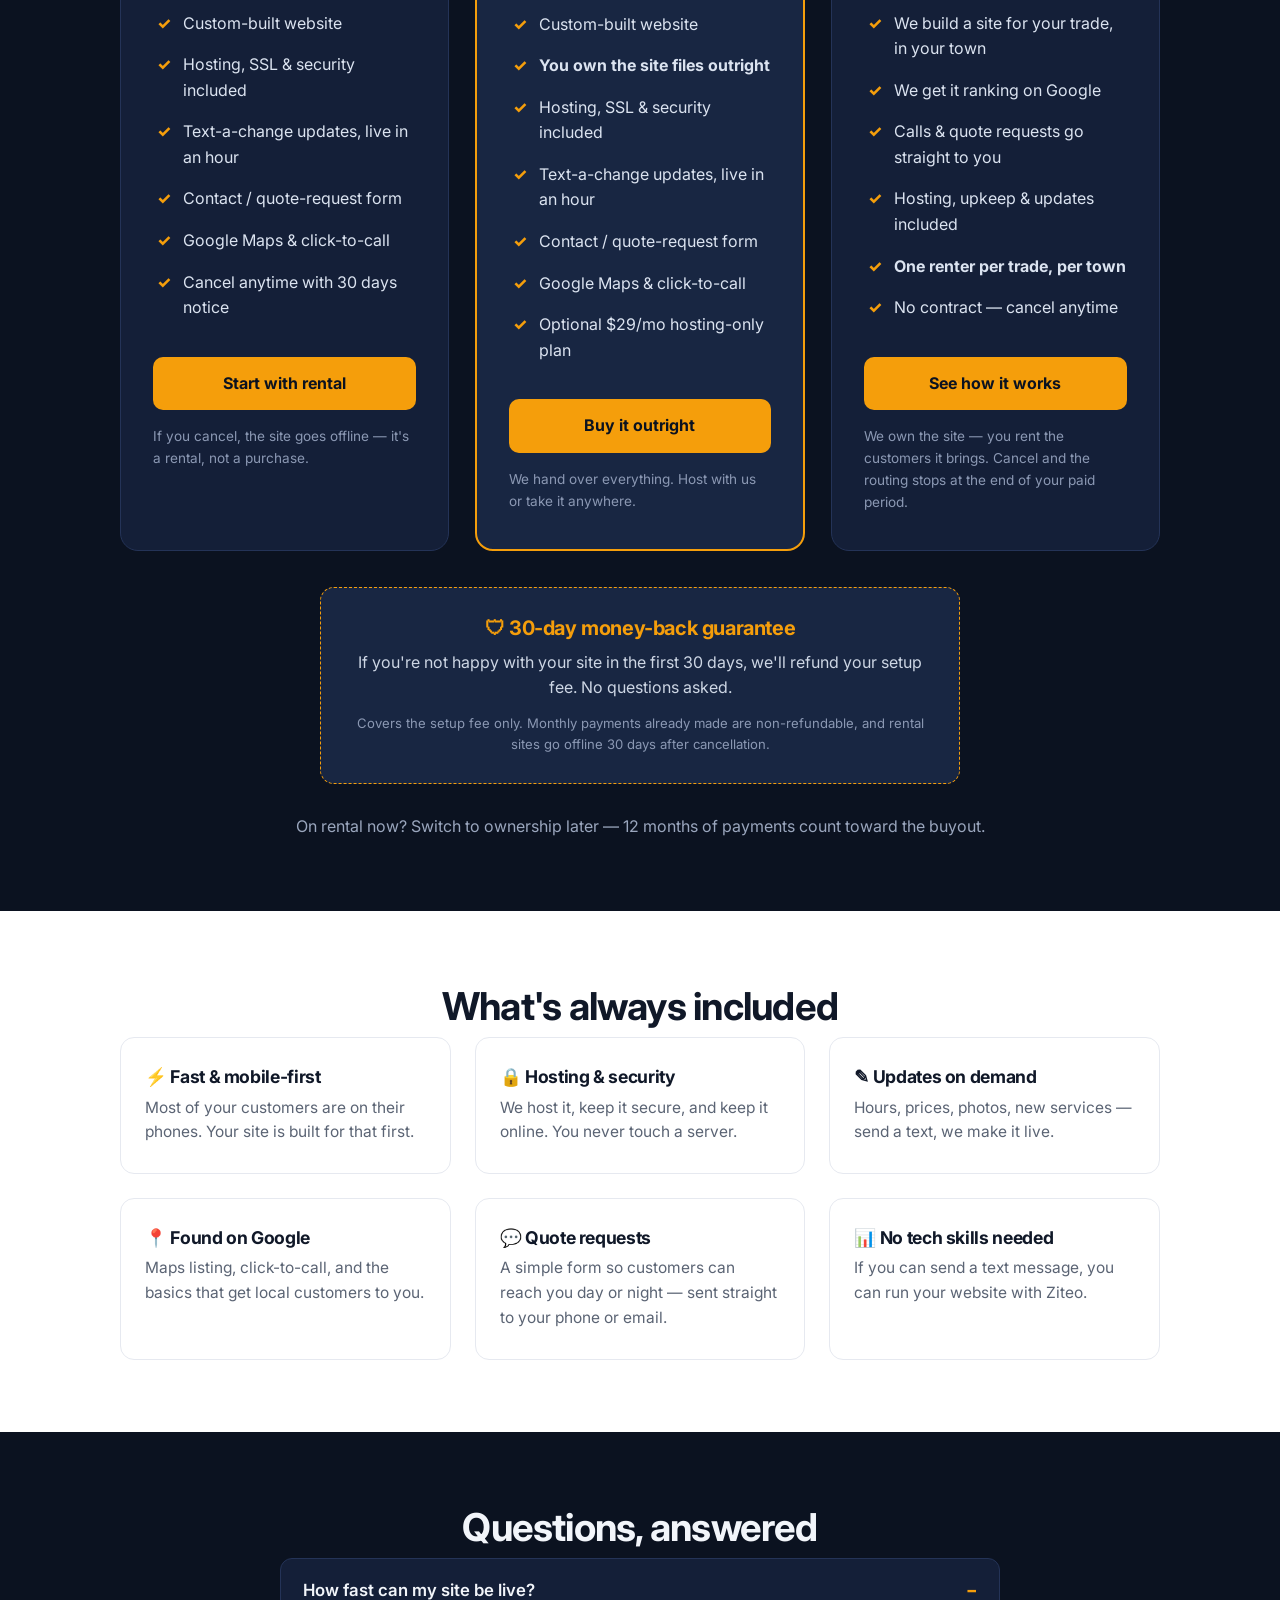
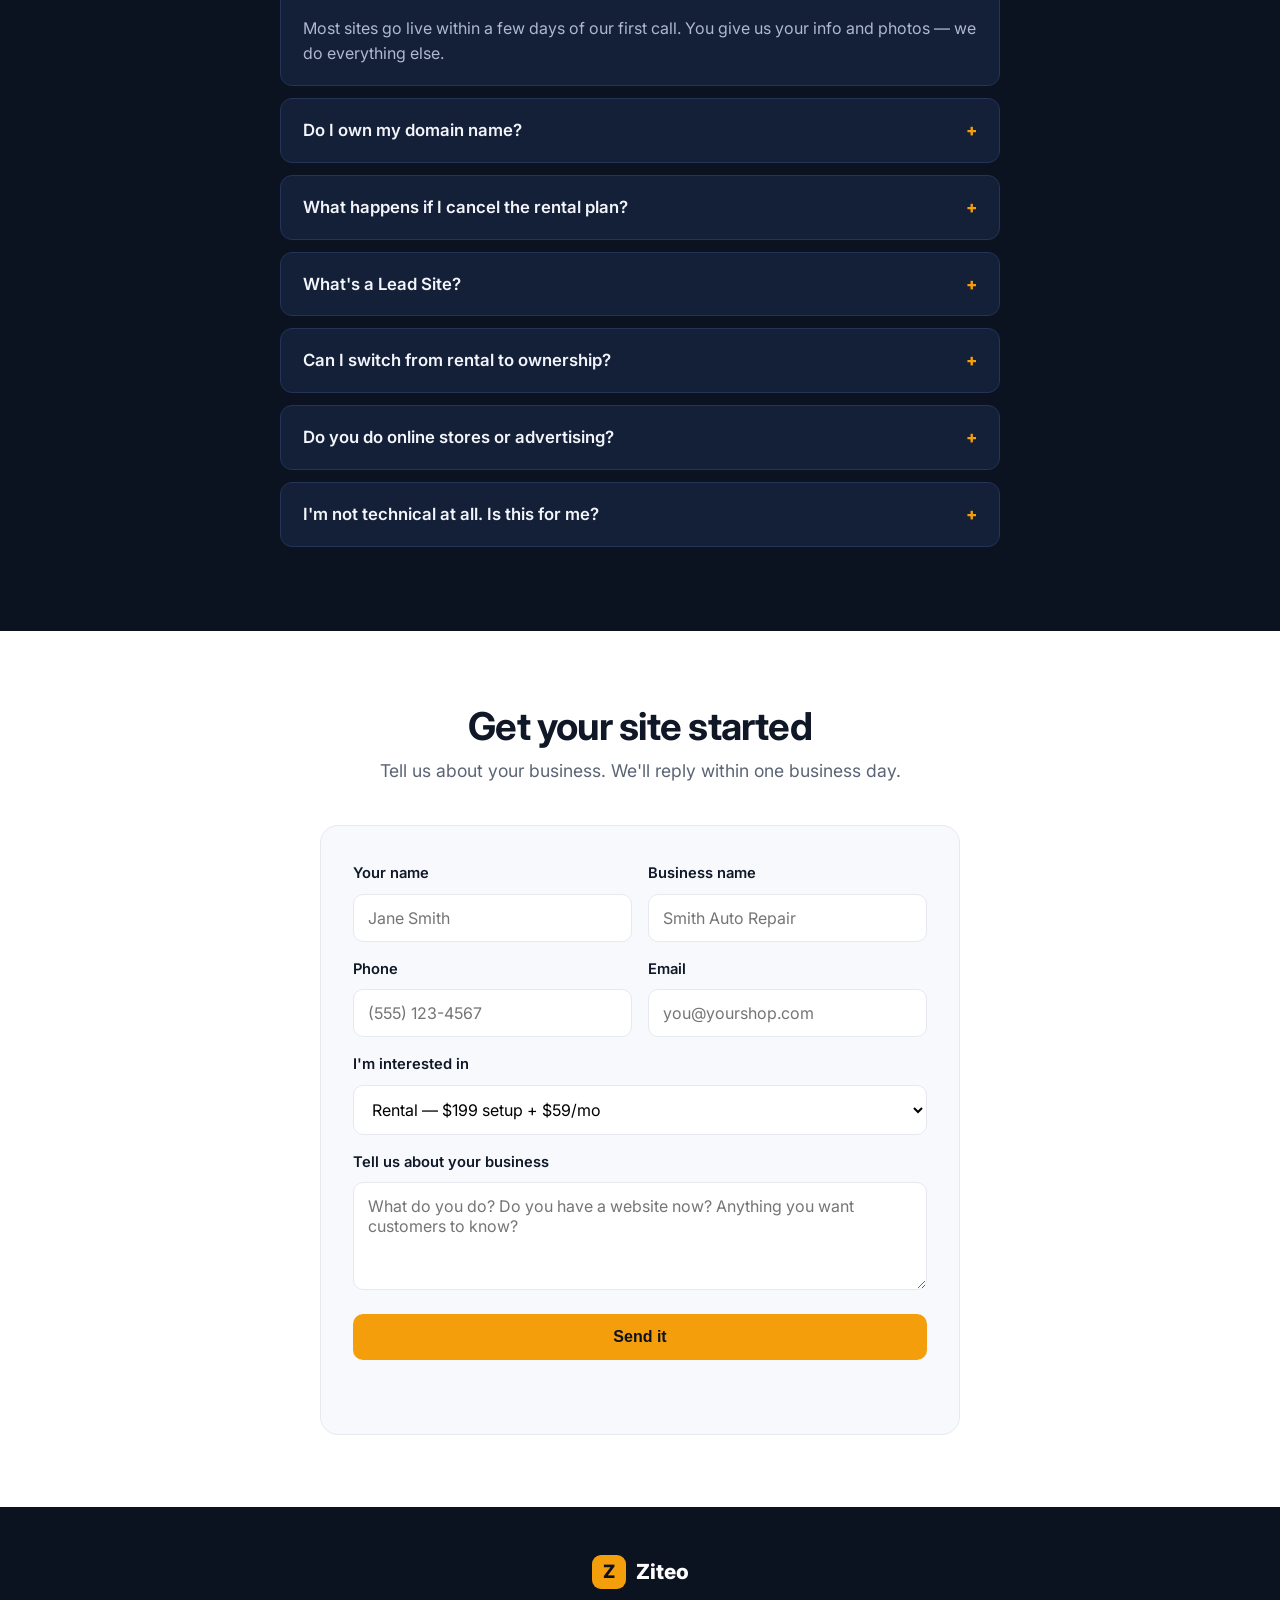
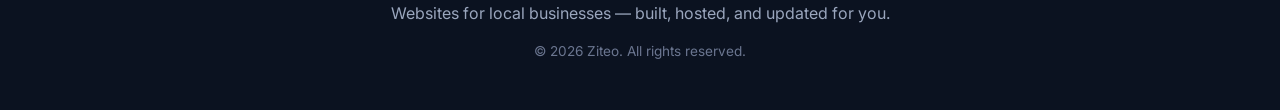
==== commit eac8de40: "Add Lead Site rental offer: third pricing plan, dedicated lead-sites page, sitemap entry" ====
--- a/index.html
+++ b/index.html
@@ -1,17 +1,23 @@
 <!DOCTYPE html>
 <html lang="en">
 <head>
+<script async src="https://www.googletagmanager.com/gtag/js?id=G-GGQE3QSVPQ"></script>
+<script>window.dataLayer = window.dataLayer || []; function gtag(){dataLayer.push(arguments);} gtag('js', new Date()); gtag('config', 'G-GGQE3QSVPQ');</script>
   <meta charset="UTF-8">
   <meta name="viewport" content="width=device-width, initial-scale=1.0">
   <title>Ziteo — Your Business Website, Handled</title>
   <meta name="description" content="Ziteo builds, hosts, and updates websites for local businesses. You run your shop — we run your website.">
+  <meta property="og:title" content="Ziteo — Your Business Website, Handled">
+  <meta property="og:description" content="Ziteo builds, hosts, and updates websites for local businesses. You run your shop — we run your website.">
+  <meta property="og:type" content="website">
+  <meta property="og:url" content="https://tryziteo.com/">
   <link rel="preconnect" href="https://fonts.googleapis.com">
   <link rel="preconnect" href="https://fonts.gstatic.com" crossorigin>
   <link href="https://fonts.googleapis.com/css2?family=Inter:wght@400;500;600;700;800&display=swap" rel="stylesheet">
   <link rel="stylesheet" href="styles.css">
   <link rel="icon" href="data:image/svg+xml,<svg xmlns='http://www.w3.org/2000/svg' viewBox='0 0 100 100'><rect width='100' height='100' rx='20' fill='%23f59e0b'/><text x='50' y='68' font-size='58' font-family='sans-serif' font-weight='bold' text-anchor='middle' fill='%230b1220'>Z</text></svg>">
   <script type="application/ld+json">
-  {"@context":"https://schema.org","@type":"ProfessionalService","name":"Ziteo","url":"https://tryziteo.com","description":"Ziteo builds, hosts, and updates websites for local businesses. Rental plans and one-time ownership.","priceRange":"$199 - $499","slogan":"Your website, handled."}
+  {"@context":"https://schema.org","@type":"ProfessionalService","name":"Ziteo","url":"https://tryziteo.com","description":"Ziteo builds, hosts, and updates websites for local businesses. Rental plans, one-time ownership, and lead-site rentals that route local customer calls to one business per trade and town.","priceRange":"$59 - $499","slogan":"Your website, handled."}
   </script>
 </head>
 <body>
@@ -21,6 +27,7 @@
       <nav class="nav-links" id="navLinks">
         <a href="#how">How it works</a>
         <a href="#pricing">Pricing</a>
+        <a href="lead-sites.html">Lead Sites</a>
         <a href="blog/">Resources</a>
         <a href="#contact" class="btn btn-sm">Get a site</a>
       </nav>
@@ -82,8 +89,8 @@
   <section id="pricing" class="section section-dark">
     <div class="container">
       <h2>Simple pricing</h2>
-      <p class="section-sub">Two ways to get your site. No surprises either way.</p>
-      <div class="plans">
+      <p class="section-sub">Three ways to put the web to work for your business. No surprises with any of them.</p>
+      <div class="plans plans-3">
         <div class="plan">
           <h3>Rent it</h3>
           <p class="plan-tag">The easy monthly option</p>
@@ -118,6 +125,23 @@
           <a href="#contact" class="btn btn-accent btn-block">Buy it outright</a>
           <p class="fine">We hand over everything. Host with us or take it anywhere.</p>
         </div>
+        <div class="plan">
+          <div class="badge">New</div>
+          <h3>Rent the calls</h3>
+          <p class="plan-tag">A ranked site that rings your phone</p>
+          <p class="price">from <span class="price-num">$149</span>/mo</p>
+          <p class="price-sub">flat monthly rent &middot; no per-lead fees</p>
+          <ul>
+            <li>We build a site for your trade, in your town</li>
+            <li>We get it ranking on Google</li>
+            <li>Calls &amp; quote requests go straight to you</li>
+            <li>Hosting, upkeep &amp; updates included</li>
+            <li><strong>One renter per trade, per town</strong></li>
+            <li>No contract — cancel anytime</li>
+          </ul>
+          <a href="lead-sites.html" class="btn btn-primary btn-block">See how it works</a>
+          <p class="fine">We own the site — you rent the customers it brings. Cancel and the routing stops at the end of your paid period.</p>
+        </div>
       </div>
       <div class="guarantee">
         <h3>&#128737; 30-day money-back guarantee</h3>
@@ -159,6 +183,10 @@
           <p>Straight answer: the site goes offline 30 days after your last payment, and the files stay with us — that's what makes the rental price possible. If you think you might want out later, the ownership plan is the better fit.</p>
         </details>
         <details>
+          <summary>What's a Lead Site?</summary>
+          <p>It's a website we build for one trade in one town — say, towing in Valdosta — and rank on Google. Instead of selling you the site, we rent you what it produces: every call and quote request routes straight to your business, for one flat monthly rent. One renter per trade per town. <a href="lead-sites.html" style="color:#f59e0b;font-weight:600;">See how Lead Sites work</a>.</p>
+        </details>
+        <details>
           <summary>Can I switch from rental to ownership?</summary>
           <p>Yes. After 12 months of rental payments, you can buy out the site for a flat conversion fee and own it outright.</p>
         </details>
@@ -191,6 +219,7 @@
           <select name="plan">
             <option value="rental">Rental — $199 setup + $59/mo</option>
             <option value="ownership">Ownership — $499 one-time</option>
+            <option value="lead-site">Lead Site — rent a ranked site, from $149/mo</option>
             <option value="unsure">Not sure yet — advise me</option>
           </select>
         </label>
--- a/styles.css
+++ b/styles.css
@@ -83,6 +83,9 @@
 
 /* Pricing */
 .plans { display: grid; grid-template-columns: repeat(2, 1fr); gap: 26px; max-width: 860px; margin: 0 auto; }
+.plans-3 { grid-template-columns: repeat(3, 1fr); max-width: 1140px; }
+.plans-1 { grid-template-columns: 1fr; max-width: 480px; }
+.steps-4 { grid-template-columns: repeat(4, 1fr); }
 .plan { background: #141f38; border: 1px solid #243357; border-radius: 18px; padding: 36px 32px; position: relative; }
 .plan-featured { border: 2px solid var(--accent); background: #182642; }
 .badge {
@@ -181,3 +184,7 @@
   .form-row { grid-template-columns: 1fr; }
   .section { padding: 56px 0; }
 }
+@media (max-width: 1020px) and (min-width: 821px) {
+  .plans-3 { grid-template-columns: 1fr; max-width: 560px; }
+  .steps-4 { grid-template-columns: repeat(2, 1fr); }
+}
